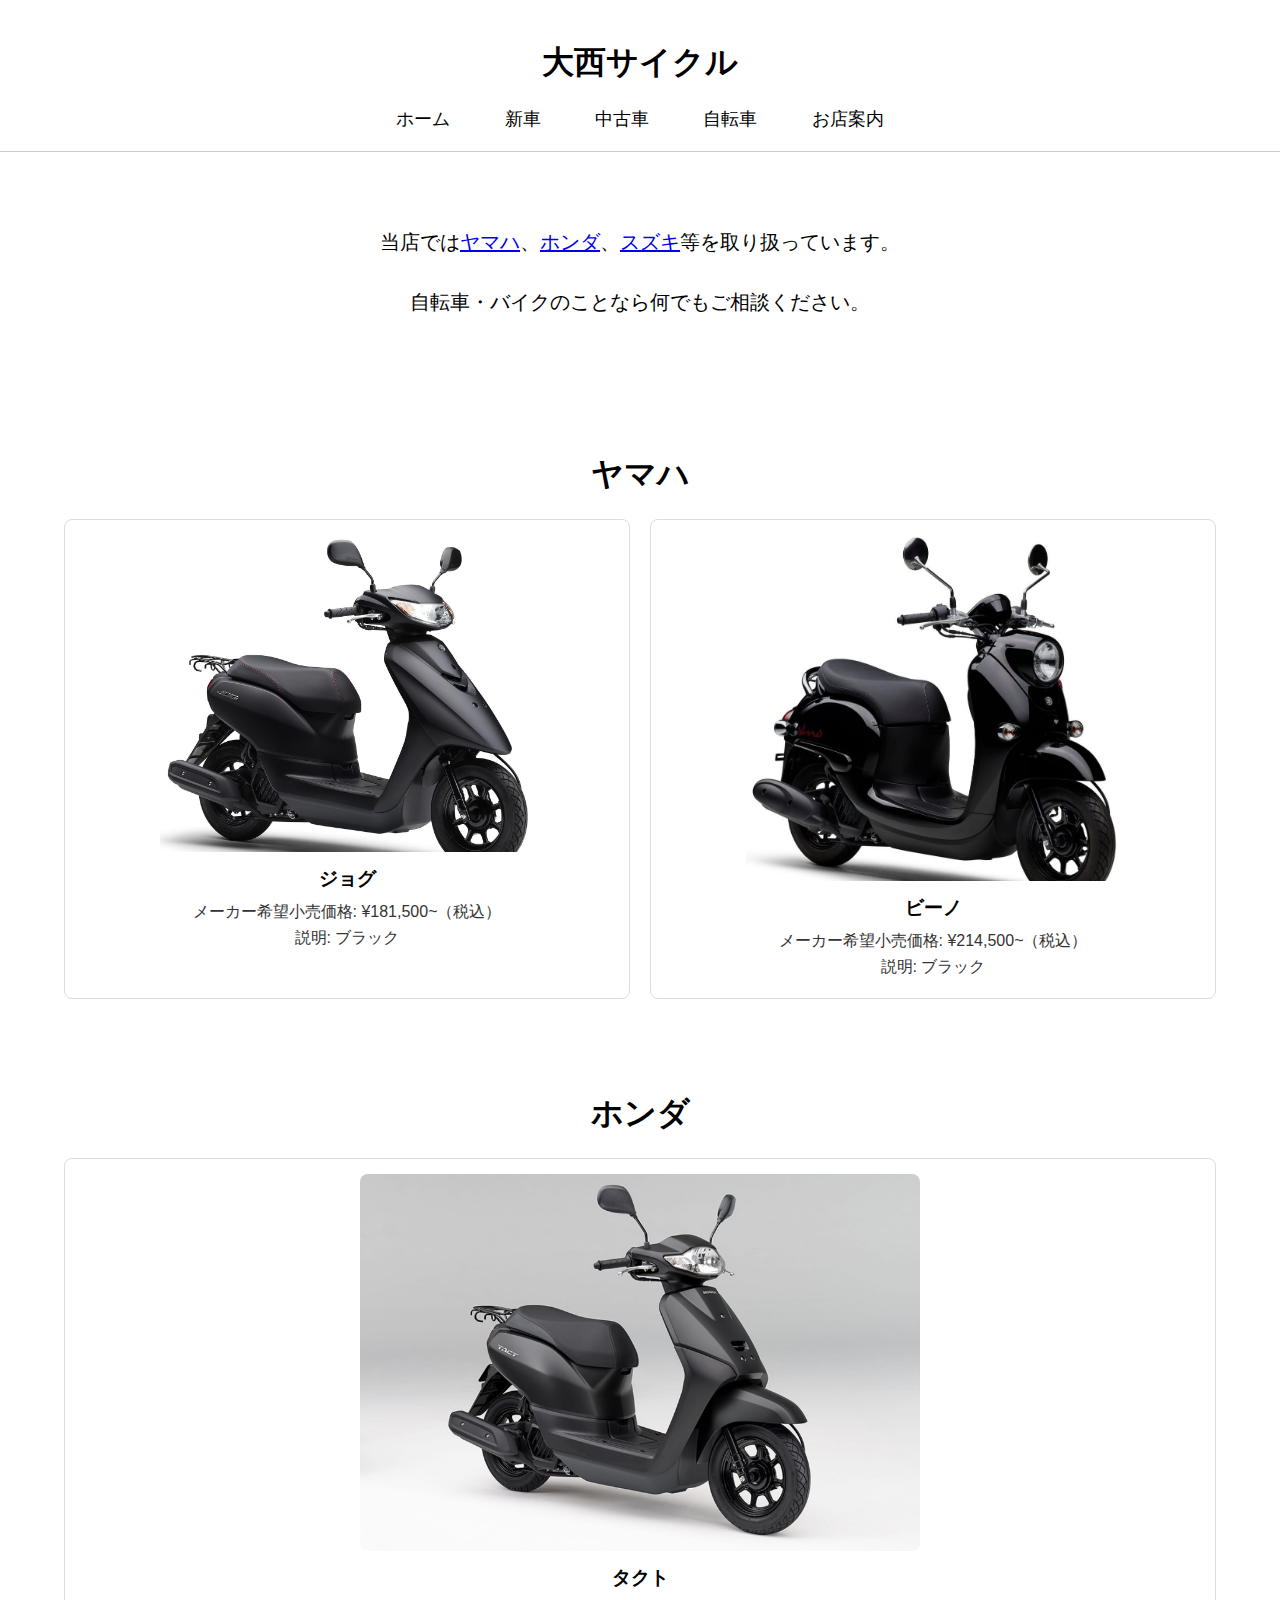
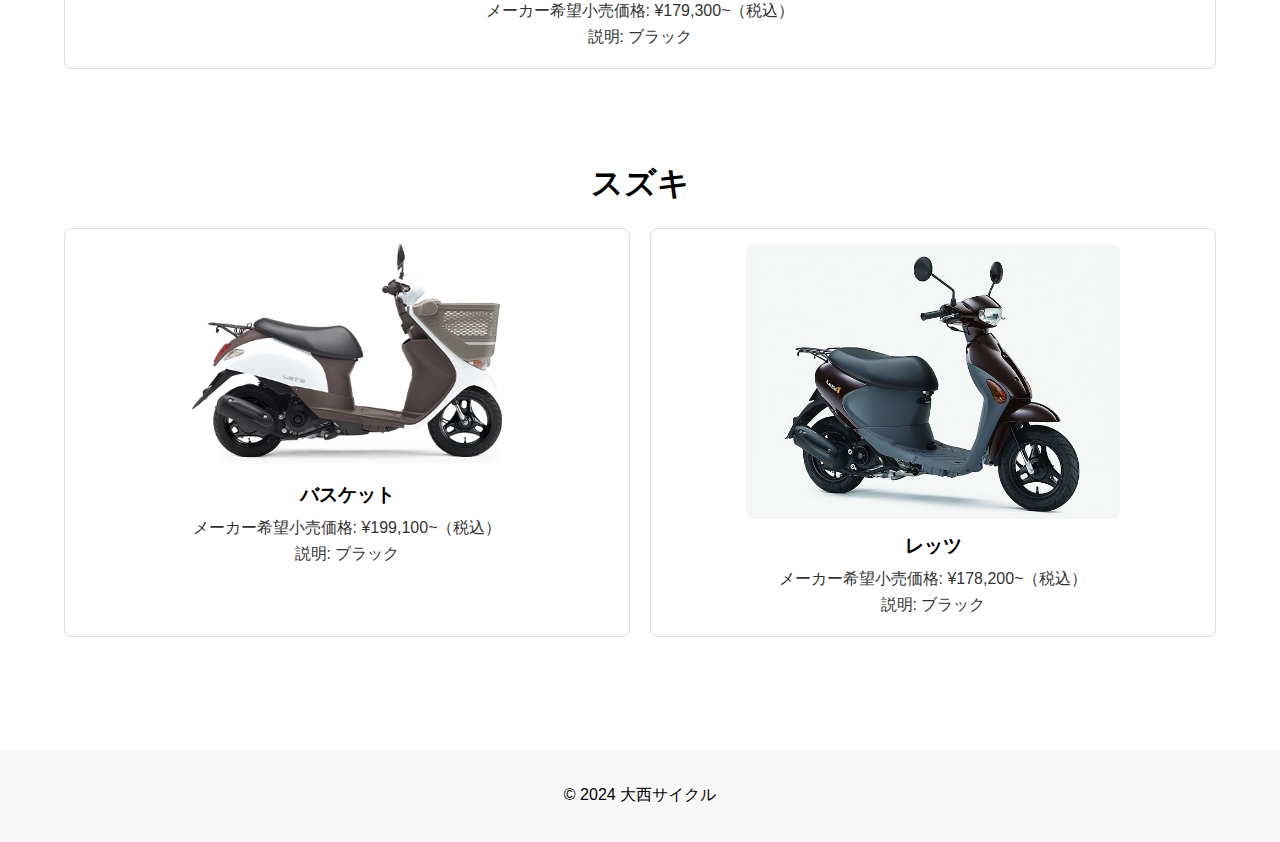
==== new.html @ 6d30ef04 "initial commit" ====
<!DOCTYPE html>
<html lang="ja">
<head>
    <meta charset="UTF-8">
    <meta name="viewport" content="width=device-width, initial-scale=1.0">
    <title>商品 - 町の自転車屋さん</title>
    <link rel="stylesheet" href="css/style.css">
</head>
<body>
    <header>
        <div class="container">
            
   <div class="header-info">
    <h1>大西サイクル</h1>
</div>
            <nav>
                <ul>
                      <li><a href="index.html">ホーム</a></li>
                    <li><a href="new.html">新車</a></li>
                    <li><a href="old.html">中古車</a></li>
                    <li><a href="product.html">自転車</a></li>
                    <li><a href="access.html">お店案内</a></li>
                </ul>
            </nav>
        </div>
    </header>

    <section id="products">
        <div class="container">
            <p class="welcome-message">当店では<a href="#yamaha">ヤマハ</a>、<a href="#honda">ホンダ</a>、<a href="#suzuki">スズキ</a>等を取り扱っています。
                <br>自転車・バイクのことなら何でもご相談ください。</p>
        </div>
    </section>

    <section id="products">
        <div class="container">
            <h1><a name="yamaha">ヤマハ</a></h1>
            <div class="product-grid">
                <!-- ヤマハ商品1 -->
                <div class="product-item">
                    <img src="y_jog.jpg" alt="ジョグ">
                    <h2>ジョグ</h2>
                    <p>メーカー希望小売価格: ¥181,500~（税込）</p>
                    <p>説明: ブラック</p>
                </div>
                <!-- ヤマハ商品2 -->
                <div class="product-item">
                    <img src="y_bino.jpg" alt="ビーノ">
                    <h2>ビーノ</h2>
                    <p>メーカー希望小売価格: ¥214,500~（税込）</p>
                    <p>説明: ブラック</p>
                </div>
                <!-- ヤマハ商品3 
                <div class="product-item">
                    <img src="bike1.jpg" alt="Scoopy">
                    <h2>Scoopy</h2>
                    <p>メーカー希望小売価格: ¥00,000</p>
                    <p>説明: ブラック</p> 
                </div> -->
            </div>
    
            <br>
            <br>
            <br>
            <br>
    
            <h1><a name="honda">ホンダ</a></h1>
            <div class="product-grid">
                <!-- ホンダ商品 -->
                <div class="product-item honda-item">
                    <img src="h_tact.jpg" alt="Giorno">
                    <h2>タクト</h2>
                    <p>メーカー希望小売価格: ¥179,300~（税込）</p>
                    <p>説明: ブラック</p>
                </div>
            </div>
    
            <br>
            <br>
            <br>
            <br>
    
            <h1><a name="suzuki">スズキ</a></h1>
            <div class="product-grid">
                <!-- スズキ商品1 -->
                <div class="product-item">
                    <img src="s_basket.jpg" alt="ZOOMER">
                    <h2>バスケット</h2>
                    <p>メーカー希望小売価格: ¥199,100~（税込）</p>
                    <p>説明: ブラック</p>
                </div>
                <!-- スズキ商品2 -->
                <div class="product-item">
                    <img src="s_lets.jpg" alt="TACT">
                    <h2>レッツ</h2>
                    <p>メーカー希望小売価格: ¥178,200~（税込）</p>
                    <p>説明: ブラック</p>
                </div>
            </div>
        </div>

            <br>
            <br>
            <br>
            <br>


        <!-- <div class="container">
            <p class="welcome-message">各メーカーへのリンク</p>
        </div>-->


    </section>
    

    <footer>
        <div class="container">
            <p>&copy; 2024 大西サイクル</p>
        </div>
    </footer>
</body>
</html>
---- css/style.css ----
/* 全体設定 */
body {
    background-color: #ffffff; /* 背景色を白に */
    color: #000000; /* 文字色を黒に */
    font-family: 'ヒラギノ角ゴ ProN', "Hiragino Kaku Gothic ProN", "Meiryo",'メイリオ', sans-serif; /* フォント設定 */
    margin: 0; /* デフォルトのマージンを削除 */
    padding: 0; /* デフォルトのパディングを削除 */
}

/* コンテナ設定 */
.container {
    width: 90%; /* コンテナの幅を設定 */
    max-width: 1200px; /* 最大幅を設定 */
    margin: 0 auto; /* 中央に配置 */
}

/* ヘッダー設定 */
header {
    padding: 20px 0; /* ヘッダーのパディング */
    border-bottom: 1px solid #ccc; /* ヘッダーの下にボーダー */
}


/* ナビゲーションメニュー */
nav {
    text-align: center; /* ナビゲーションを中央に配置 */
    width: 100%; /* 幅を100%に設定 */
}

nav ul {
    list-style: none; /* リストのスタイルを削除 */
    padding: 0; /* パディングを削除 */
    margin: 0; /* マージンを削除 */
}

nav ul li {
    display: inline-block; /* リストをインラインブロックに変更 */
    margin-right: 20px; /* 右にマージン */
}

nav ul li:last-child {
    margin-right: 0; /* 最後のリストアイテムのマージンを削除 */
}

nav ul li a {
    text-decoration: none; /* 下線を消す */
    color: #000000; /* リンクの色を黒に */
    font-size: 18px; /* フォントサイズを大きく設定 */
    padding: 10px 15px; /* 上下と左右にパディングを追加 */
}

nav ul li a:hover {
    background-color: #f0f0f0; /* ホバー時の背景色を設定 */
    border-radius: 5px; /* 角を丸くする */
}


/* セクション設定 */
h1, h2 {
    color: #000000; /* 見出しの色を黒に */
    text-align: center; /* 中央揃え */
}

.table-container {
    display: flex; /* フレックスボックスで中央寄せ */
    justify-content: center; /* 水平方向に中央寄せ */
    margin: 20px 0; /* 上下のマージンを追加 */
}

.store-table {
    width: 100%; /* 幅を100%に設定 */
    max-width: 600px; /* 最大幅を600pxに設定 */
    border-collapse: collapse; /* ボーダーを重ねる */
}

.store-table th, .store-table td {
    padding: 10px; /* パディングを設定 */
    border: 1px solid #ddd; /* ボーダーを設定 */
    text-align: left; /* 左寄せ */
}

.store-table th {
    background-color: #f4f4f4; /* ヘッダーの背景色 */
    font-weight: bold; /* 太字 */
}

.store-table td {
    background-color: #fff; /* セルの背景色 */
}

/* 地図設定 */
#map {
    height: 400px; /* 地図の高さ */
    width: 100%; /* 地図の幅 */
}

/* フッター設定 */
footer {
    text-align: center; /* フッターを中央に配置 */
    padding: 20px 0; /* フッターのパディング */
    background-color: #f8f8f8; /* フッターの背景色を薄いグレーに */
}

/* 中央揃えのクラス */
.center-text {
    text-align: center; /* 中央揃え */
}

/* お知らせページ */
section {
    padding: 40px 0;
}

.notice {
    margin-bottom: 30px;
    padding: 15px;
    border: 1px solid #ddd;
    border-radius: 4px;
    background-color: #f9f9f9;
}

.notice h2 {
    font-size: 1.8em;
    margin-bottom: 10px;
}

.notice p {
    font-size: 1.2em;
    line-height: 1.6;
}

/* 商品ページ */
#products {
    padding: 40px 0;
}

.product-grid {
    display: flex;
    flex-wrap: wrap;
    gap: 20px; /* 商品間のスペース */
}

.product-item {
    flex: 1 1 calc(33.333% - 20px); /* 3つのアイテムを並べるための設定 */
    box-sizing: border-box;
    border: 1px solid #ddd;
    border-radius: 8px;
    padding: 15px;
    background-color: #fff;
    text-align: center;
}

.product-item img {
    max-width: 70%;
    height: auto;
    border-radius: 8px;
}

.product-item h2 {
    font-size: 1.2em;
    margin: 10px 0;
}

.product-item p {
    margin: 5px 0;
    color: #333;
}

#store-photo {
    position: relative; /* 子要素の絶対配置に必要 */
    overflow: hidden; /* はみ出た部分を隠す */
    height: 100vh; /* 高さをビューポート全体に設定 */
}

.store-image {
    position: absolute; /* 絶対配置で画像を調整 */
    top: 50%; /* 上から50%の位置 */
    left: 50%; /* 左から50%の位置 */
    min-width: 100%; /* 幅を画面全体に */
    min-height: 100%; /* 高さを画面全体に */
    width: auto; /* アスペクト比を保つために設定 */
    height: auto; /* アスペクト比を保つために設定 */
    object-fit: cover; /* アスペクト比を維持しながら枠に収める */
    transform: translate(-50%, -50%); /* 中心に配置 */
}

.welcome-message {
    text-align: center; /* 中央揃え */
    font-size: 20px; /* フォントサイズを設定 */
    margin: 20px auto; /* 上下のマージンを追加し、左右のマージンを自動に */
    width: 70%; /* 幅を画面の三分の一に設定 */
    line-height: 3; /* 行間を設定 */
}

.more-button {
    display: inline-block;
    padding: 10px 20px;
    background-color: #007BFF; /* ボタンの背景色 */
    color: #FFFFFF; /* ボタンの文字色 */
    text-decoration: none;
    border-radius: 5px;
    margin-top: 15px;
    border: 2px solid #007BFF; /* ボタンの枠色 */
    text-align: center;
    transition: all 0.3s ease; /* ホバーエフェクトのトランジション */
}

/* 過去一覧を見るボタンのスタイルを特定するためのクラスを追加 */
.past-list-button {
    display: inline-block; /* インラインブロックでボタン風に */
    padding: 10px 20px;
    color: #000000; /* 黒色 */
    font-size: 14px; /* サイズを少し小さくする */
    background-color: transparent; /* 背景色を透明に */
    border: none; /* ボーダーを消す */
    text-decoration: underline; /* 下線を追加 */
    margin-top: 10px; /* 上に少しマージンを追加 */
}

.past-list-button:hover {
    color: #007BFF; /* ホバー時に青に変更 */
}

#new-arrivals {
    text-align: center; /* セクション全体を中央揃え */
    margin-top: 20px; /* 上に少しマージンを追加 */
}

#news {
    text-align: left; /* 左揃え */
}

#news ul {
    list-style-type: none; /* 点を消す */
    padding: 0; /* デフォルトのパディングをリセット */
}

.news-item {
    border-bottom: 1px solid #ccc; /* 区切り線 */
    padding: 20px 300px; /* 左右の余白を追加 */
}

.news-item:last-child {
    border-bottom: none; /* 最後の項目には線を引かない */
}

.product-image {
    max-width: 50%;  /* 親要素の幅に合わせて最大サイズを設定 */
    height: auto;     /* アスペクト比を維持 */
}

.honda-item img {
    max-width: 50%; /* 最大幅を50%に設定 */
    height: auto; /* アスペクト比を保つ */
    border-radius: 8px; /* 角を丸くする */
}
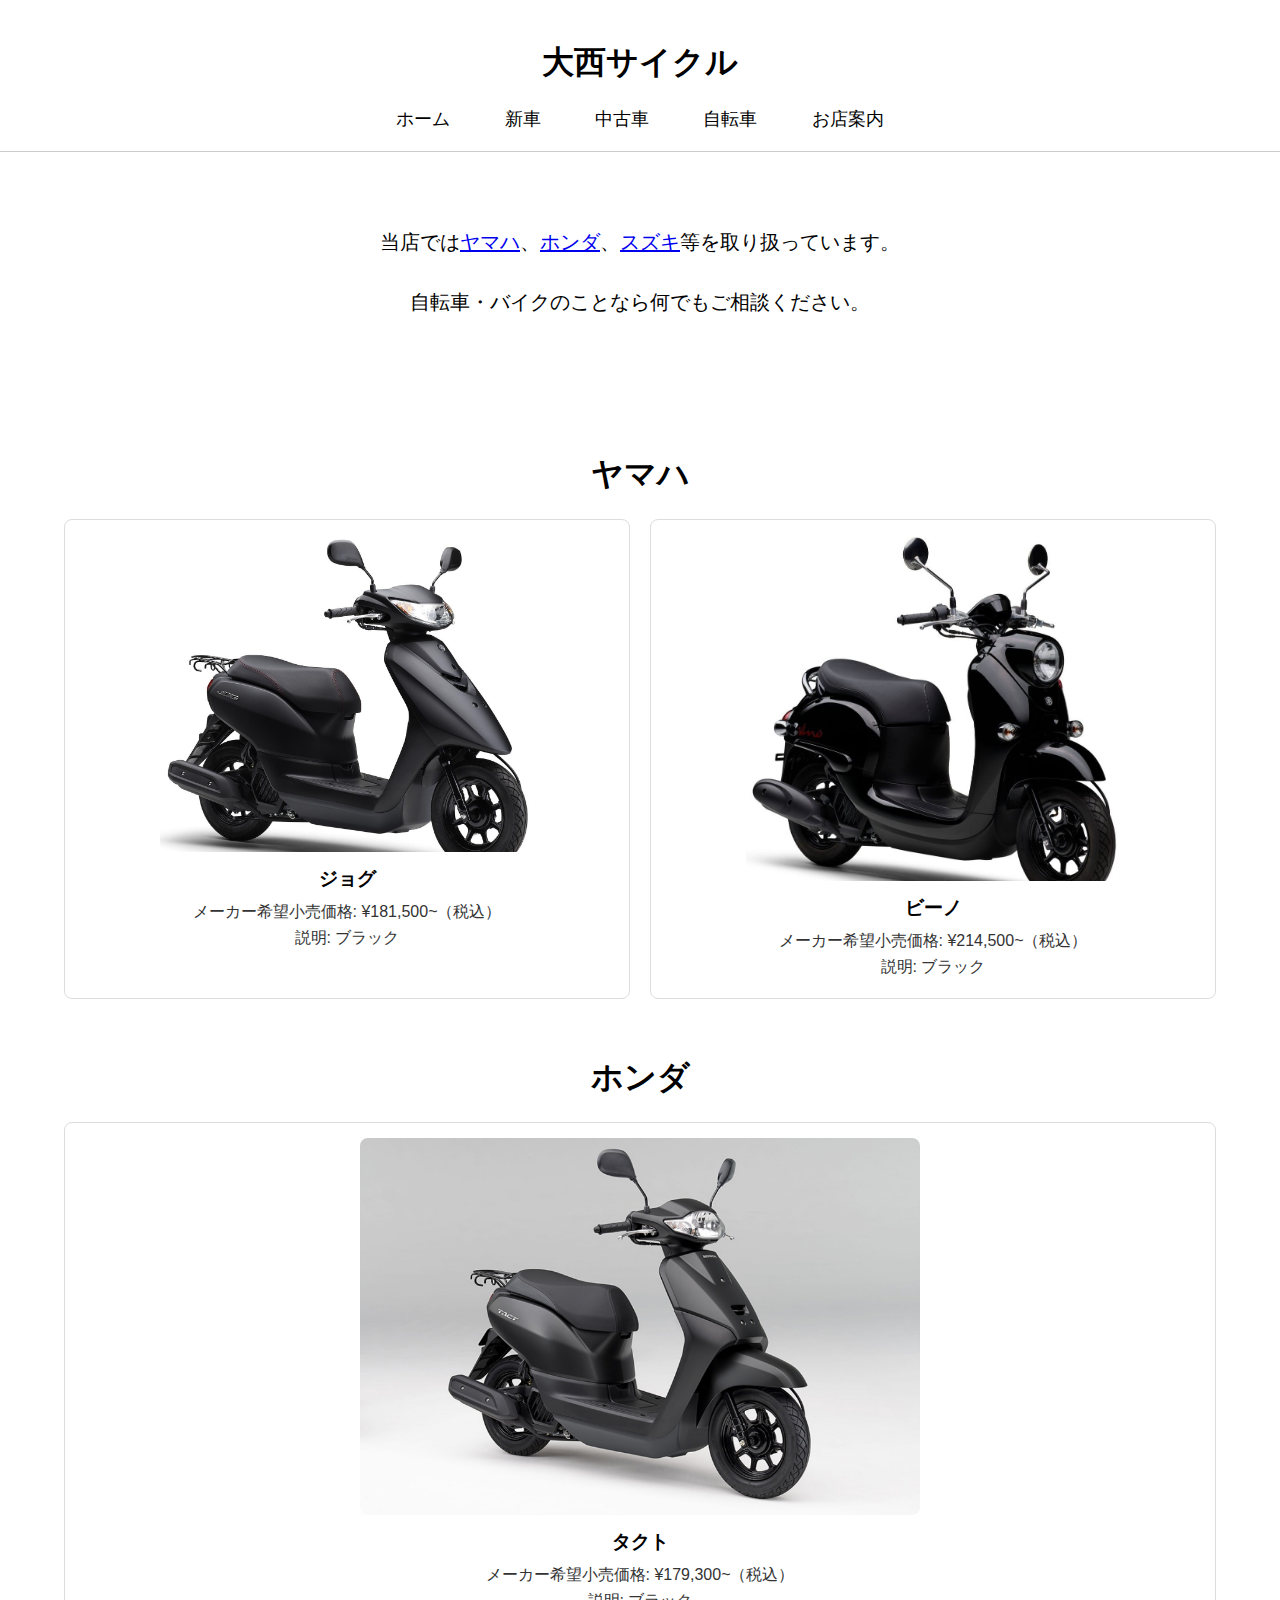
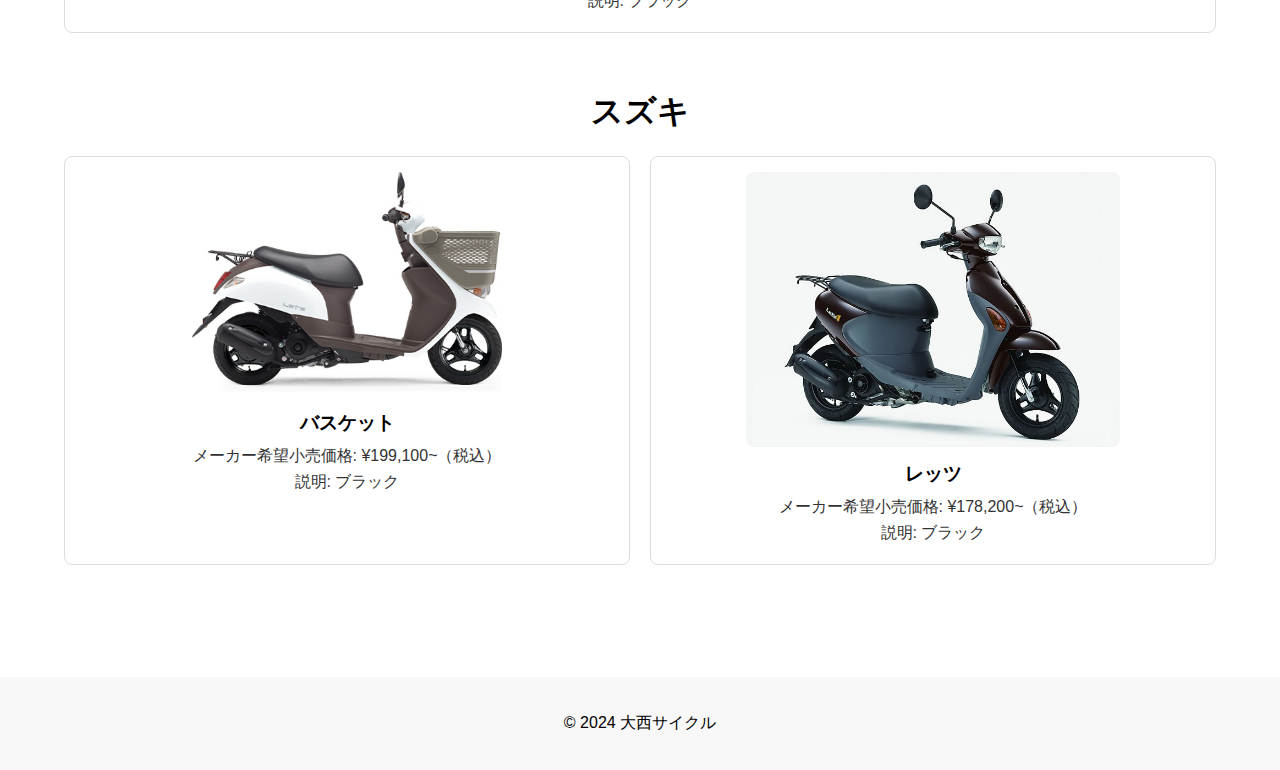
==== commit 4c3ad937: "Update new.html" ====
--- a/new.html
+++ b/new.html
@@ -61,9 +61,7 @@
     
             <br>
             <br>
-            <br>
-            <br>
-    
+            
             <h1><a name="honda">ホンダ</a></h1>
             <div class="product-grid">
                 <!-- ホンダ商品 -->
@@ -75,8 +73,6 @@
                 </div>
             </div>
     
-            <br>
-            <br>
             <br>
             <br>
     
@@ -119,4 +115,4 @@
         </div>
     </footer>
 </body>
-</html>+</html>
--- a/css/style.css
+++ b/css/style.css
@@ -20,7 +20,6 @@
     border-bottom: 1px solid #ccc; /* ヘッダーの下にボーダー */
 }
 
-
 /* ナビゲーションメニュー */
 nav {
     text-align: center; /* ナビゲーションを中央に配置 */
@@ -53,7 +52,6 @@
     background-color: #f0f0f0; /* ホバー時の背景色を設定 */
     border-radius: 5px; /* 角を丸くする */
 }
-
 
 /* セクション設定 */
 h1, h2 {
@@ -255,4 +253,123 @@
     border-radius: 8px; /* 角を丸くする */
 }
 
-
+/* --- 既存のコードはそのままにして、以下を追加 --- */
+
+/* スマホ対応 */
+@media (max-width: 768px) {
+
+    /* ヘッダーのナビゲーションメニューを縦に並べる */
+    nav ul {
+        display: flex;
+        flex-direction: row; /* 横並びにする */
+        justify-content: center; /* アイテムを中央に配置 */
+        padding: 0;
+        margin: 0;
+    }
+
+    nav ul li {
+        margin: 10px; /* アイテム間に少しマージンを追加 */
+    }
+
+    /* ナビゲーションリンクに改行防止を追加 */
+    nav ul li a {
+        font-size: 14px; /* 文字サイズを小さくする */
+        white-space: nowrap; /* 改行を防止 */
+    }
+
+    /* ストアの写真を横幅に合わせて調整 */
+    #store-photo {
+        height: 50vh; /* 画面の高さの50%に設定 */
+    }
+
+    .store-image {
+        width: 100%;
+        height: auto;
+        object-fit: cover;
+    }
+
+    /* お知らせのリストを縦並びに調整 */
+    #news ul {
+        padding: 0;
+        margin: 0;
+    }
+
+    .news-item {
+        padding: 10px;
+        border-bottom: 1px solid #ccc;
+    }
+
+    /* 商品ページ（3列）のレイアウトを1列に変更 */
+    .product-grid {
+        display: flex;
+        flex-direction: column;
+        gap: 10px;
+    }
+
+    .product-item {
+        flex: 1 1 100%; /* 1列にする */
+        padding: 10px;
+        box-sizing: border-box;
+    }
+
+    /* 商品の画像サイズを調整 */
+    .product-item img {
+        max-width: 90%; /* 幅を90%に調整 */
+        height: auto;
+        margin-bottom: 10px;
+    }
+
+    /* ウェルカムメッセージのフォントサイズを調整 */
+    .welcome-message {
+        font-size: 16px;
+        width: 90%;
+        margin: 20px auto;
+    }
+
+    /* 新着情報の項目を調整 */
+    .news-item {
+        padding: 10px 20px;
+        font-size: 14px;
+    }
+
+    /* ボタンのスタイル調整 */
+    .more-button {
+        width: 100%;
+        padding: 12px;
+        font-size: 16px;
+        text-align: center;
+        margin-top: 15px;
+    }
+
+    .past-list-button {
+        font-size: 14px;
+        margin-top: 10px;
+    }
+
+    /* フッターを中央揃え */
+    footer {
+        text-align: center;
+        padding: 15px 0;
+    }
+}
+
+/* タブレット（768px〜1024px）対応 */
+@media (max-width: 1024px) {
+
+    /* 商品グリッドを2列に調整 */
+    .product-item {
+        flex: 1 1 calc(50% - 10px); /* 2列に変更 */
+    }
+
+    /* 商品画像サイズを調整 */
+    .product-item img {
+        max-width: 80%;
+    }
+
+    /* ウェルカムメッセージのフォントサイズ */
+    .welcome-message {
+        font-size: 18px;
+        width: 80%;
+        margin: 20px auto;
+    }
+}
